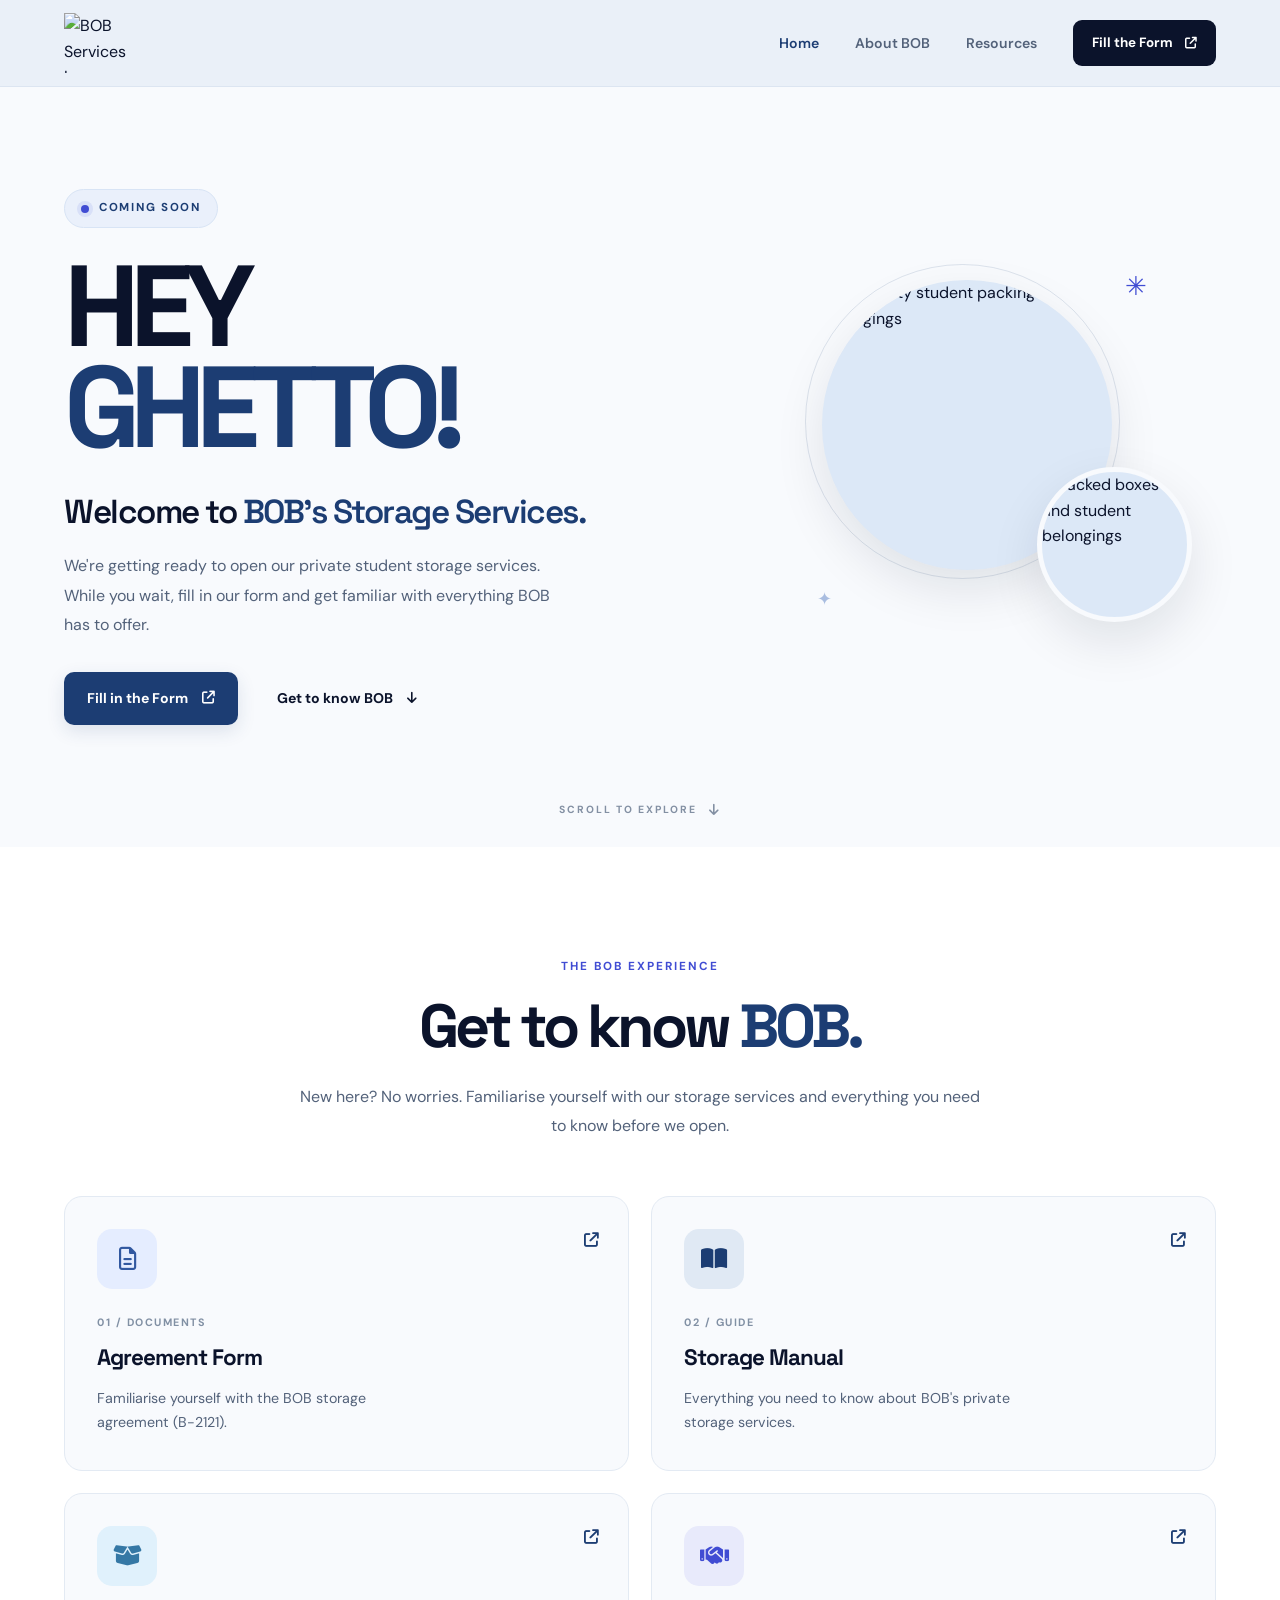
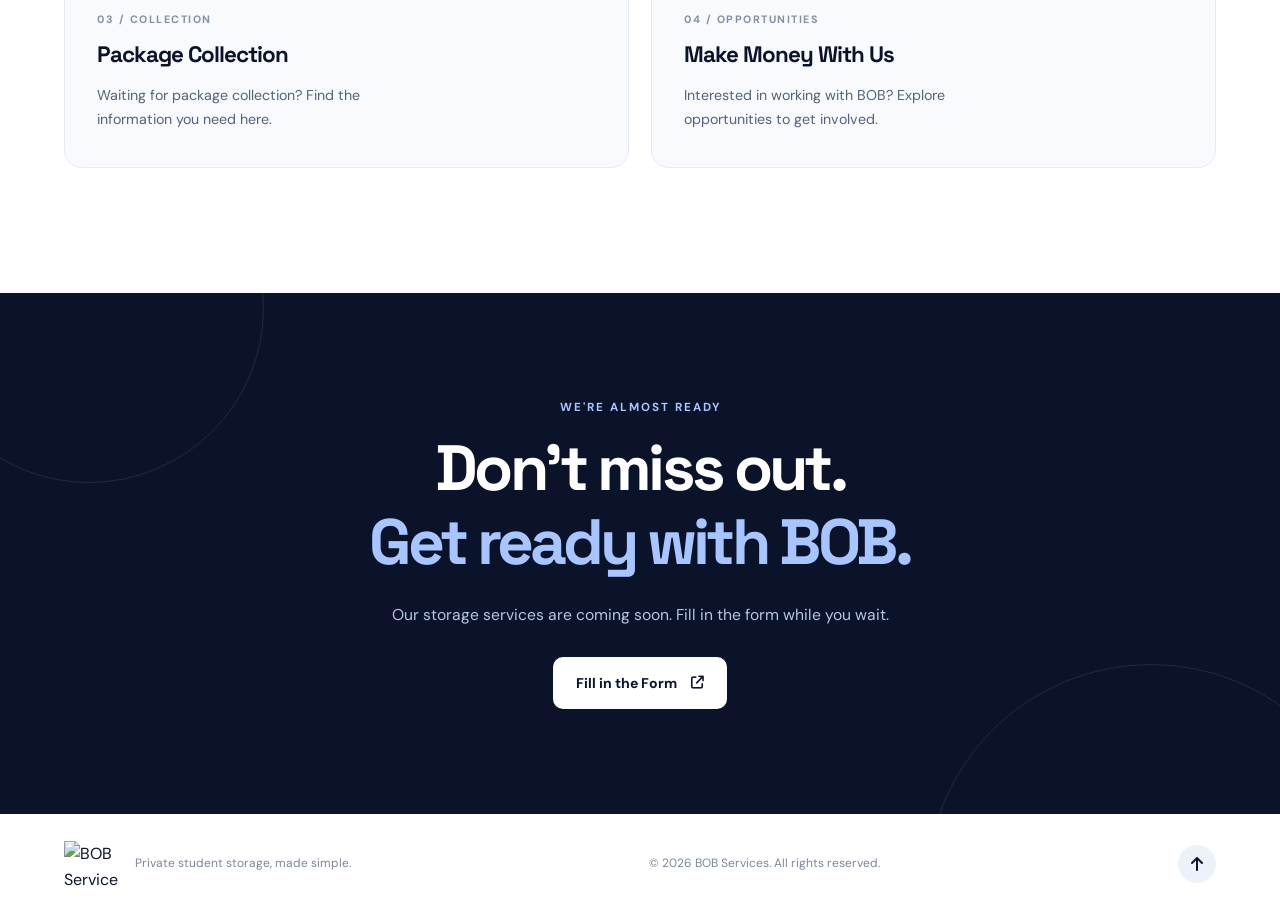
==== index.html @ 1e4460dd "first commit" ====
<!DOCTYPE html>
<html lang="en">
<head>
    <meta charset="UTF-8">
    <meta name="viewport" content="width=device-width, initial-scale=1.0">
    <meta name="theme-color" content="#F8FAFD">

    <title>BOB Storage Services | Coming Soon</title>
    <meta name="description" content="BOB Storage Services is coming soon. Private student storage for University of Limpopo students.">

    <!-- Google Fonts -->
    <link rel="preconnect" href="https://fonts.googleapis.com">
    <link rel="preconnect" href="https://fonts.gstatic.com" crossorigin>
    <link href="https://fonts.googleapis.com/css2?family=DM+Sans:wght@400;500;600;700&family=Space+Grotesk:wght@400;500;600;700&display=swap" rel="stylesheet">

    <!-- Icons -->
    <link rel="stylesheet" href="https://cdnjs.cloudflare.com/ajax/libs/font-awesome/6.7.2/css/all.min.css">

    <!-- CSS -->
    <link rel="stylesheet" href="style.css">

    <!-- JavaScript -->
    <script src="script.js" defer></script>
</head>

<body>

    <!-- NAVIGATION -->
    <header class="site-header" id="header">
        <nav class="navbar container" aria-label="Main navigation">

            <a href="#home" class="brand" aria-label="BOB Storage Services Home">
                <img src="images/bob-logo.png" alt="BOB Services Logo" class="brand-logo">
            </a>

            <button class="menu-toggle" id="menuToggle"
                    aria-label="Open navigation menu"
                    aria-expanded="false"
                    aria-controls="navLinks">
                <span></span>
                <span></span>
                <span></span>
            </button>

            <div class="nav-links" id="navLinks">
                <a href="#home" class="nav-link active">Home</a>
                <a href="about.html" class="nav-link">About BOB</a>
                <a href="#about" class="nav-link">Resources</a>
                <a href="https://forms.google.com/"
                   class="nav-cta form-link"
                   target="_blank"
                   rel="noopener noreferrer">
                    Fill the Form
                    <i class="fa-solid fa-arrow-up-right-from-square"></i>
                </a>
            </div>

        </nav>
    </header>

    <main>

        <!-- HERO SECTION -->
        <section class="hero" id="home">
            <div class="container hero-container">

                <!-- LEFT: TEXT -->
                <div class="hero-content">

                    <div class="coming-soon">
                        <span class="status-dot"></span>
                        COMING SOON
                    </div>

                    <h1 class="hero-title">
                        HEY<br>
                        <span class="hero-highlight">GHETTO!</span>
                    </h1>

                    <h2 class="hero-subtitle">
                        Welcome to <span>BOB's Storage Services.</span>
                    </h2>

                    <p class="hero-description">
                        We're getting ready to open
                        our private student storage services.
                        While you wait, fill in our form and get
                        familiar with everything BOB has to offer.
                    </p>

                    <div class="hero-actions">
                        <a href="https://forms.google.com/"
                           class="btn btn-primary form-link"
                           target="_blank"
                           rel="noopener noreferrer">
                            Fill in the Form
                            <i class="fa-solid fa-arrow-up-right-from-square"></i>
                        </a>

                        <a href="#about" class="btn btn-text">
                            Get to know BOB
                            <i class="fa-solid fa-arrow-down"></i>
                        </a>
                    </div>

                

                </div>

                <!-- RIGHT: OVERLAPPING CIRCULAR IMAGES -->
                <div class="hero-visual" aria-label="Student storage photography">

                    <div class="circle-decoration"></div>

                    <div class="photo-circle photo-circle-large">
                        <img
                            src="images/student-packing.jpg"
                            alt="University student packing belongings"
                            fetchpriority="high">
                    </div>

                    <div class="photo-circle photo-circle-small">
                        <img
                            src="images/storage-boxes.jpg"
                            alt="Packed boxes and student belongings">
                    </div>

                    <span class="visual-sparkle sparkle-one" aria-hidden="true">✳</span>
                    <span class="visual-sparkle sparkle-two" aria-hidden="true">✦</span>

                </div>

            </div>

            <a href="#about" class="scroll-indicator" aria-label="Scroll to learn more">
                <span>SCROLL TO EXPLORE</span>
                <i class="fa-solid fa-arrow-down"></i>
            </a>
        </section>

        <!-- ABOUT / RESOURCES -->
        <section class="about-section" id="about">
            <div class="container">

                <div class="section-heading reveal">
                    <span class="section-eyebrow">THE BOB EXPERIENCE</span>

                    <h2>
                        Get to know <span>BOB.</span>
                    </h2>

                    <p>
                        New here? No worries. Familiarise yourself
                        with our storage services and everything
                        you need to know before we open.
                    </p>
                </div>

                <div class="resources-grid">

                    <!-- AGREEMENT FORM -->
                    <a href="#"
                       class="resource-card reveal resource-link"
                       data-resource="agreement"
                       target="_blank"
                       rel="noopener noreferrer">

                        <div class="resource-icon icon-blue">
                            <i class="fa-regular fa-file-lines"></i>
                        </div>

                        <div class="resource-content">
                            <span class="resource-number">01 / DOCUMENTS</span>
                            <h3>Agreement Form</h3>
                            <p>
                                Familiarise yourself with the
                                BOB storage agreement (B-2121).
                            </p>
                        </div>

                        <span class="resource-arrow">
                            <i class="fa-solid fa-arrow-up-right-from-square"></i>
                        </span>
                    </a>

                    <!-- STORAGE MANUAL -->
                    <a href="#"
                       class="resource-card reveal resource-link"
                       data-resource="manual"
                       target="_blank"
                       rel="noopener noreferrer">

                        <div class="resource-icon icon-navy">
                            <i class="fa-solid fa-book-open"></i>
                        </div>

                        <div class="resource-content">
                            <span class="resource-number">02 / GUIDE</span>
                            <h3>Storage Manual</h3>
                            <p>
                                Everything you need to know about
                                BOB's private storage services.
                            </p>
                        </div>

                        <span class="resource-arrow">
                            <i class="fa-solid fa-arrow-up-right-from-square"></i>
                        </span>
                    </a>

                    <!-- PACKAGE COLLECTION -->
                    <a href="#"
                       class="resource-card reveal resource-link"
                       data-resource="collection"
                       target="_blank"
                       rel="noopener noreferrer">

                        <div class="resource-icon icon-sky">
                            <i class="fa-solid fa-box-open"></i>
                        </div>

                        <div class="resource-content">
                            <span class="resource-number">03 / COLLECTION</span>
                            <h3>Package Collection</h3>
                            <p>
                                Waiting for package collection?
                                Find the information you need here.
                            </p>
                        </div>

                        <span class="resource-arrow">
                            <i class="fa-solid fa-arrow-up-right-from-square"></i>
                        </span>
                    </a>

                    <!-- MAKE MONEY WITH US -->
                    <a href="#"
                       class="resource-card reveal resource-link"
                       data-resource="earn"
                       target="_blank"
                       rel="noopener noreferrer">

                        <div class="resource-icon icon-light">
                            <i class="fa-solid fa-handshake"></i>
                        </div>

                        <div class="resource-content">
                            <span class="resource-number">04 / OPPORTUNITIES</span>
                            <h3>Make Money With Us</h3>
                            <p>
                                Interested in working with BOB?
                                Explore opportunities to get involved.
                            </p>
                        </div>

                        <span class="resource-arrow">
                            <i class="fa-solid fa-arrow-up-right-from-square"></i>
                        </span>
                    </a>

                </div>

            </div>
        </section>

        <!-- BOTTOM CTA -->
        <section class="bottom-cta">
            <div class="container">

                <div class="cta-content reveal">
                    <span class="section-eyebrow">WE'RE ALMOST READY</span>

                    <h2>
                        Don't miss out.<br>
                        <span>Get ready with BOB.</span>
                    </h2>

                    <p>
                        Our storage services are coming soon.
                        Fill in the form while you wait.
                    </p>

                    <a href="https://forms.google.com/"
                       class="btn btn-white form-link"
                       target="_blank"
                       rel="noopener noreferrer">
                        Fill in the Form
                        <i class="fa-solid fa-arrow-up-right-from-square"></i>
                    </a>
                </div>

                <div class="cta-decor decor-one"></div>
                <div class="cta-decor decor-two"></div>

            </div>
        </section>

    </main>

    <!-- FOOTER -->
    <footer class="footer">
        <div class="container footer-inner">

            <div class="footer-brand">
                <img src="images/bob-logo.png" alt="BOB Services Logo">
                <span>Private student storage, made simple.</span>
            </div>

            <p>
                &copy; <span id="currentYear"></span>
                BOB Services. All rights reserved.
            </p>

            <a href="#home" class="back-to-top" aria-label="Back to top">
                <i class="fa-solid fa-arrow-up"></i>
            </a>

        </div>
    </footer>

</body>
</html>
---- style.css ----
/* ==========================================
   BOB STORAGE SERVICES
   Main Stylesheet
========================================== */

:root {
    --navy: #0B132B;
    --blue: #1C3D73;
    --blue-bright: #404CD3;
    --blue-soft: #DCE8F7;
    --background: #F8FAFD;
    --white: #FFFFFF;
    --text: #0B132B;
    --text-muted: #53627A;
    --border: #E3EAF3;

    --font-heading: 'Space Grotesk', sans-serif;
    --font-body: 'DM Sans', sans-serif;

    --radius: 18px;
    --transition: 0.3s ease;
}

/* RESET */

* {
    margin: 0;
    padding: 0;
    box-sizing: border-box;
}

html {
    scroll-behavior: smooth;
    scroll-padding-top: 90px;
}

body {
    font-family: var(--font-body);
    background: var(--background);
    color: var(--text);
    line-height: 1.6;
    overflow-x: hidden;
}

a {
    text-decoration: none;
    color: inherit;
}

button {
    font: inherit;
}

img {
    max-width: 100%;
    display: block;
}

.container {
    width: min(1160px, 90%);
    margin: 0 auto;
}

::selection {
    background: var(--blue-soft);
    color: var(--navy);
}

/* ==========================================
   NAVIGATION
========================================== */


.site-header {
    position: sticky;
    top: 0;
    z-index: 1000;
    background: #EAF0F8;
    border-bottom: 1px solid #DCE5F1;
    transition: var(--transition);
}

.site-header.scrolled {
    background: rgba(234, 240, 248, 0.97);
    backdrop-filter: blur(15px);
    -webkit-backdrop-filter: blur(15px);
    box-shadow: 0 4px 20px rgba(11, 19, 43, 0.05);
}


.navbar {
    min-height: 86px;
    display: flex;
    align-items: center;
    justify-content: space-between;
    gap: 30px;
}

.brand {
    display: flex;
    align-items: center;
    flex-shrink: 0;
}

.brand-logo {
    width: 76px;
    height: 60px;
    object-fit: contain;
}

.nav-links {
    display: flex;
    align-items: center;
    gap: 36px;
}

.nav-link {
    font-size: 0.88rem;
    font-weight: 600;
    color: var(--text-muted);
    transition: color var(--transition);
}

.nav-link:hover,
.nav-link.active {
    color: var(--blue);
}

.nav-cta {
    background: var(--navy);
    color: var(--white);
    padding: 12px 19px;
    border-radius: 9px;
    font-size: 0.84rem;
    font-weight: 700;
    display: inline-flex;
    align-items: center;
    gap: 12px;
    transition: var(--transition);
}

.nav-cta:hover {
    background: var(--blue);
    transform: translateY(-2px);
}

.nav-cta i {
    font-size: 0.75rem;
}

.menu-toggle {
    display: none;
    background: transparent;
    border: 0;
    cursor: pointer;
    padding: 8px;
}

/* ==========================================
   HERO
========================================== */

.hero {
    position: relative;
    min-height: min(760px, calc(100svh - 86px));
    display: flex;
    flex-direction: column;
    justify-content: center;
    overflow: hidden;
}

.hero-container {
    display: grid;
    grid-template-columns: 1.2fr 0.8fr;
    align-items: center;
    gap: 55px;
    padding-top: 55px;
    padding-bottom: 75px;
}

.hero-content {
    position: relative;
    z-index: 2;
    max-width: 650px;
}

.coming-soon {
    display: inline-flex;
    align-items: center;
    gap: 10px;
    background: #EAF0FB;
    color: var(--blue);
    border: 1px solid #D8E4F5;
    border-radius: 100px;
    padding: 9px 16px;
    font-size: 0.72rem;
    font-weight: 700;
    letter-spacing: 1.7px;
    margin-bottom: 28px;
}

.status-dot {
    width: 8px;
    height: 8px;
    border-radius: 50%;
    background: var(--blue-bright);
    box-shadow: 0 0 0 4px rgba(64, 76, 211, 0.1);
}

.hero-title {
    font-family: var(--font-heading);
    font-size: clamp(5rem, 9vw, 8.8rem);
    font-weight: 700;
    line-height: 0.88;
    letter-spacing: -0.085em;
    color: var(--navy);
    margin-bottom: 32px;
}

.hero-highlight {
    color: var(--blue);
}

.hero-subtitle {
    font-family: var(--font-heading);
    font-size: clamp(1.45rem, 2.6vw, 2.1rem);
    font-weight: 600;
    letter-spacing: -0.045em;
    line-height: 1.25;
    margin-bottom: 19px;
}

.hero-subtitle span {
    color: var(--blue);
}

.hero-description {
    font-size: 1rem;
    color: var(--text-muted);
    line-height: 1.85;
    max-width: 490px;
    margin-bottom: 32px;
}

.hero-actions {
    display: flex;
    align-items: center;
    flex-wrap: wrap;
    gap: 16px;
}

.btn {
    display: inline-flex;
    justify-content: center;
    align-items: center;
    gap: 14px;
    padding: 15px 23px;
    border-radius: 10px;
    font-size: 0.88rem;
    font-weight: 700;
    transition: var(--transition);
    white-space: nowrap;
}

.btn i {
    font-size: 0.8rem;
}

.btn-primary {
    background: var(--blue);
    color: var(--white);
    box-shadow: 0 6px 18px rgba(28, 61, 115, 0.13);
}

.btn-primary:hover {
    background: var(--navy);
    transform: translateY(-3px);
    box-shadow: 0 10px 24px rgba(28, 61, 115, 0.2);
}

.btn-text {
    color: var(--navy);
}

.btn-text:hover {
    color: var(--blue-bright);
}

.btn-text i {
    transition: transform var(--transition);
}

.btn-text:hover i {
    transform: translateY(4px);
}

.hero-location {
    display: flex;
    align-items: center;
    gap: 9px;
    margin-top: 40px;
    color: #7A8799;
    font-size: 0.78rem;
    font-weight: 500;
}

.hero-location i {
    color: var(--blue);
}

/* ==========================================
   OVERLAPPING CIRCULAR PHOTOGRAPHS
========================================== */

.hero-visual {
    position: relative;
    width: 100%;
    max-width: 390px;
    height: 390px;
    margin: 0 auto;
}

.photo-circle {
    position: absolute;
    border-radius: 50%;
    overflow: hidden;
    background: var(--blue-soft);
    box-shadow: 0 20px 50px rgba(11, 19, 43, 0.10);
}

.photo-circle img {
    width: 100%;
    height: 100%;
    object-fit: cover;
    transition: transform 0.6s ease;
}

.photo-circle:hover img {
    transform: scale(1.07);
}

/* Large circle: upper left */

.photo-circle-large {
    width: 290px;
    height: 290px;
    top: 18px;
    left: 20px;
    z-index: 1;
}

/* Small circle: overlaps lower-right edge */

.photo-circle-small {
    width: 155px;
    height: 155px;
    top: 205px;
    right: 0;
    z-index: 2;
    border: 5px solid var(--background);
}

/* Subtle decorative accent */

.circle-decoration {
    position: absolute;
    width: 315px;
    height: 315px;
    border: 1px solid rgba(28, 61, 115, 0.13);
    border-radius: 50%;
    top: 2px;
    left: 3px;
    z-index: 0;
}

.visual-sparkle {
    position: absolute;
    color: var(--blue-bright);
    pointer-events: none;
}

.sparkle-one {
    top: 4px;
    right: 45px;
    font-size: 26px;
}

.sparkle-two {
    bottom: 38px;
    left: 15px;
    font-size: 18px;
    color: #A9BDE0;
}

/* Scroll indicator */

.scroll-indicator {
    position: absolute;
    bottom: 28px;
    left: 50%;
    transform: translateX(-50%);
    display: flex;
    align-items: center;
    gap: 12px;
    font-size: 0.65rem;
    font-weight: 700;
    letter-spacing: 2px;
    color: #8390A3;
}

.scroll-indicator i {
    font-size: 0.8rem;
    animation: scrollBounce 2s infinite;
}

@keyframes scrollBounce {
    0%, 100% { transform: translateY(0); }
    50% { transform: translateY(5px); }
}

/* ==========================================
   ABOUT / RESOURCES
========================================== */

.about-section {
    padding: 105px 0 125px;
    background: var(--white);
}

.section-heading {
    text-align: center;
    max-width: 680px;
    margin: 0 auto 55px;
}

.section-eyebrow {
    display: inline-block;
    font-size: 0.73rem;
    font-weight: 700;
    letter-spacing: 2px;
    color: var(--blue-bright);
    margin-bottom: 16px;
}

.section-heading h2 {
    font-family: var(--font-heading);
    font-size: clamp(2.4rem, 5vw, 3.8rem);
    line-height: 1.15;
    letter-spacing: -0.065em;
    margin-bottom: 20px;
}

.section-heading h2 span {
    color: var(--blue);
}

.section-heading p {
    color: var(--text-muted);
    font-size: 1rem;
    line-height: 1.85;
}

.resources-grid {
    display: grid;
    grid-template-columns: repeat(2, minmax(0, 1fr));
    gap: 22px;
}

.resource-card {
    position: relative;
    display: flex;
    flex-direction: column;
    align-items: flex-start;
    min-height: 275px;
    background: var(--background);
    border: 1px solid var(--border);
    border-radius: var(--radius);
    padding: 32px;
    transition: var(--transition);
}

.resource-card:hover {
    background: var(--white);
    border-color: #B9CDE8;
    transform: translateY(-6px);
    box-shadow: 0 16px 40px rgba(11, 19, 43, 0.07);
}

.resource-icon {
    width: 60px;
    height: 60px;
    display: flex;
    justify-content: center;
    align-items: center;
    border-radius: 15px;
    margin-bottom: 25px;
    font-size: 1.45rem;
}

.icon-blue {
    background: #E5EDFF;
    color: #3158A0;
}

.icon-navy {
    background: #E0E9F4;
    color: #1C3D73;
}

.icon-sky {
    background: #E0F1FC;
    color: #3578A5;
}

.icon-light {
    background: #E8EAFB;
    color: #404CD3;
}

.resource-number {
    display: block;
    color: #8190A4;
    font-size: 0.67rem;
    font-weight: 700;
    letter-spacing: 1.5px;
    margin-bottom: 9px;
}

.resource-content h3 {
    font-family: var(--font-heading);
    font-size: 1.4rem;
    font-weight: 700;
    letter-spacing: -0.045em;
    margin-bottom: 10px;
}

.resource-content p {
    color: var(--text-muted);
    font-size: 0.89rem;
    line-height: 1.7;
    max-width: 340px;
}

.resource-arrow {
    position: absolute;
    right: 30px;
    top: 32px;
    color: var(--blue);
    font-size: 0.9rem;
    transition: transform var(--transition);
}

.resource-card:hover .resource-arrow {
    transform: translate(3px, -3px);
}

/* ==========================================
   BOTTOM CALL TO ACTION
========================================== */

.bottom-cta {
    position: relative;
    overflow: hidden;
    background: var(--navy);
    color: var(--white);
}

.bottom-cta .container {
    position: relative;
    padding-top: 100px;
    padding-bottom: 105px;
}

.cta-content {
    position: relative;
    z-index: 2;
    text-align: center;
    max-width: 700px;
    margin: 0 auto;
}

.cta-content .section-eyebrow {
    color: #A9C5FF;
}

.cta-content h2 {
    font-family: var(--font-heading);
    font-size: clamp(2.6rem, 5vw, 4.4rem);
    line-height: 1.15;
    letter-spacing: -0.06em;
    margin-bottom: 22px;
}

.cta-content h2 span {
    color: #A9C5FF;
}

.cta-content p {
    color: #B9C6DD;
    font-size: 0.98rem;
    margin-bottom: 30px;
}

.btn-white {
    background: var(--white);
    color: var(--navy);
}

.btn-white:hover {
    background: var(--blue-soft);
    transform: translateY(-3px);
}

.cta-decor {
    position: absolute;
    border: 1px solid rgba(255,255,255,0.09);
    border-radius: 50%;
    pointer-events: none;
}

.decor-one {
    width: 350px;
    height: 350px;
    top: -160px;
    left: -150px;
}

.decor-two {
    width: 450px;
    height: 450px;
    bottom: -300px;
    right: -160px;
}

/* ==========================================
   FOOTER
========================================== */

.footer {
    background: var(--white);
    padding: 27px 0;
}

.footer-inner {
    display: flex;
    align-items: center;
    justify-content: space-between;
    gap: 20px;
}

.footer-brand {
    display: flex;
    align-items: center;
    gap: 16px;
}

.footer-brand img {
    width: 55px;
    height: 45px;
    object-fit: contain;
}

.footer-brand span,
.footer-inner p {
    color: #7B8799;
    font-size: 0.75rem;
}

.back-to-top {
    width: 38px;
    height: 38px;
    display: flex;
    align-items: center;
    justify-content: center;
    background: #EDF2FA;
    color: var(--navy);
    border-radius: 50%;
    transition: var(--transition);
}

.back-to-top:hover {
    background: var(--navy);
    color: var(--white);
}

/* ==========================================
   SCROLL REVEAL
========================================== */

.reveal {
    opacity: 0;
    transform: translateY(25px);
    transition:
        opacity 0.65s ease,
        transform 0.65s ease;
}

.reveal.visible {
    opacity: 1;
    transform: translateY(0);
}

/* ==========================================
   TABLET
========================================== */

@media (max-width: 1000px) {

    .hero-container {
        grid-template-columns: 1.15fr 0.85fr;
        gap: 20px;
    }

    .hero-title {
        font-size: clamp(4.5rem, 9vw, 7rem);
    }

    .hero-visual {
        max-width: 320px;
        height: 330px;
    }

    .photo-circle-large {
        width: 245px;
        height: 245px;
        left: 10px;
    }

    .photo-circle-small {
        width: 135px;
        height: 135px;
        top: 185px;
    }

    .circle-decoration {
        width: 265px;
        height: 265px;
        left: 0;
    }
}

/* ==========================================
   MOBILE
========================================== */

@media (max-width: 768px) {

    .navbar {
        min-height: 72px;
    }

    .brand-logo {
        width: 65px;
        height: 52px;
    }

    .menu-toggle {
        display: flex;
        flex-direction: column;
        justify-content: center;
        gap: 5px;
        z-index: 1002;
    }

    .menu-toggle span {
        width: 24px;
        height: 2px;
        background: var(--navy);
        border-radius: 2px;
        transition: var(--transition);
    }

    .menu-toggle.open span:nth-child(1) {
        transform: translateY(7px) rotate(45deg);
    }

    .menu-toggle.open span:nth-child(2) {
        opacity: 0;
    }

    .menu-toggle.open span:nth-child(3) {
        transform: translateY(-7px) rotate(-45deg);
    }

    .nav-links {
        position: absolute;
        top: 72px;
        left: 0;
        right: 0;
        background: var(--background);
        border-bottom: 1px solid var(--border);
        padding: 24px 5% 30px;
        display: none;
        flex-direction: column;
        align-items: stretch;
        gap: 22px;
        box-shadow: 0 20px 35px rgba(11,19,43,0.06);
    }

    .nav-links.open {
        display: flex;
    }

    .nav-cta {
        justify-content: center;
    }

    .hero {
        min-height: auto;
    }

    .hero-container {
        grid-template-columns: 1fr;
        gap: 15px;
        padding-top: 55px;
        padding-bottom: 70px;
    }

    .hero-content {
        max-width: 100%;
    }

    .hero-title {
        font-size: clamp(4.8rem, 15vw, 7.5rem);
        margin-bottom: 25px;
    }

    .hero-subtitle {
        font-size: clamp(1.45rem, 5vw, 1.9rem);
    }

    .hero-description {
        font-size: 0.95rem;
    }

    .hero-visual {
        width: 300px;
        max-width: 100%;
        height: 300px;
        margin: 30px auto 0;
    }

    .photo-circle-large {
        width: 220px;
        height: 220px;
        left: 10px;
        top: 5px;
    }

    .photo-circle-small {
        width: 120px;
        height: 120px;
        top: 165px;
        right: 0;
    }

    .circle-decoration {
        width: 240px;
        height: 240px;
        top: -5px;
        left: 0;
    }

    .scroll-indicator {
        display: none;
    }

    .about-section {
        padding: 75px 0 85px;
    }

    .resources-grid {
        grid-template-columns: 1fr;
        gap: 16px;
    }

    .resource-card {
        min-height: 245px;
        padding: 26px;
    }

    .bottom-cta .container {
        padding-top: 80px;
        padding-bottom: 85px;
    }

    .footer-inner {
        flex-wrap: wrap;
    }
}

/* ==========================================
   SMALL PHONES
========================================== */

@media (max-width: 420px) {

    .hero-title {
        font-size: clamp(4rem, 16vw, 5rem);
    }

    .hero-actions {
        align-items: flex-start;
        gap: 12px;
    }

    .btn {
        padding: 14px 18px;
        font-size: 0.8rem;
    }

    .hero-location {
        font-size: 0.72rem;
    }

    .hero-visual {
        width: 265px;
        height: 270px;
    }

    .photo-circle-large {
        width: 200px;
        height: 200px;
    }

    .photo-circle-small {
        width: 110px;
        height: 110px;
        top: 150px;
    }

    .circle-decoration {
        width: 215px;
        height: 215px;
    }

    .section-heading h2 {
        font-size: 2.4rem;
    }

    .footer-brand span {
        display: none;
    }
}

/* ACCESSIBILITY */

:focus-visible {
    outline: 3px solid var(--blue-bright);
    outline-offset: 4px;
}

@media (prefers-reduced-motion: reduce) {
    *,
    *::before,
    *::after {
        scroll-behavior: auto !important;
        animation-duration: 0.01ms !important;
        transition-duration: 0.01ms !important;
    }

    .reveal {
        opacity: 1;
        transform: none;
    }
}
@media (max-width: 768px) {
    .nav-links {
        background: #EAF0F8;
    }
}

/* ==========================================
   ABOUT PAGE
========================================== */

/* ABOUT HERO */

.about-hero {
    background: var(--background);
    padding: 85px 0 100px;
    overflow: hidden;
}

.about-hero-grid {
    display: grid;
    grid-template-columns: 1.1fr 0.9fr;
    align-items: center;
    gap: 65px;
}

.about-hero-content h1 {
    font-family: var(--font-heading);
    font-size: clamp(3.5rem, 6vw, 5.8rem);
    font-weight: 700;
    line-height: 1.03;
    letter-spacing: -0.075em;
    margin: 15px 0 22px;
}

.about-hero-content h1 span {
    color: var(--blue);
}

.about-hero-content h2 {
    font-family: var(--font-heading);
    font-size: clamp(1.3rem, 2.5vw, 1.8rem);
    letter-spacing: -0.045em;
    margin-bottom: 20px;
}

.about-hero-content p {
    max-width: 490px;
    font-size: 1rem;
    line-height: 1.85;
    color: var(--text-muted);
}

.about-explore {
    display: inline-flex;
    align-items: center;
    gap: 12px;
    color: var(--blue);
    font-size: 0.88rem;
    font-weight: 700;
    margin-top: 25px;
}

.about-explore i {
    transition: transform 0.3s ease;
}

.about-explore:hover i {
    transform: translateY(5px);
}

/* ABOUT HERO CIRCLES */

.about-hero-visual {
    position: relative;
    width: 100%;
    max-width: 420px;
    height: 380px;
    margin: 0 auto;
}

.about-blue-circle {
    position: absolute;
    width: 200px;
    height: 200px;
    border-radius: 50%;
    background: #3C8CE8;
    top: 0;
    left: 30px;
}

.about-photo-large,
.about-photo-small {
    position: absolute;
    border-radius: 50%;
    overflow: hidden;
    box-shadow: 0 18px 45px rgba(11, 19, 43, 0.13);
}

.about-photo-large {
    width: 300px;
    height: 300px;
    top: 35px;
    right: 15px;
    z-index: 2;
}

.about-photo-small {
    width: 150px;
    height: 150px;
    right: 0;
    bottom: 0;
    z-index: 3;
    border: 5px solid var(--background);
}

.about-photo-large img,
.about-photo-small img {
    width: 100%;
    height: 100%;
    object-fit: cover;
}

.about-sparkle {
    position: absolute;
    bottom: 20px;
    left: 60px;
    color: var(--blue-bright);
    font-size: 30px;
}

/* ==========================================
   OUR STORY
========================================== */

.our-story-section {
    padding: 95px 0 55px;
    background: var(--white);
}

.story-grid {
    display: grid;
    grid-template-columns: 1.4fr 0.6fr;
    align-items: center;
    gap: 80px;
}

.story-content h2 {
    font-family: var(--font-heading);
    font-size: clamp(2.4rem, 4vw, 3.6rem);
    line-height: 1.15;
    letter-spacing: -0.06em;
    margin: 14px 0 24px;
}

.story-content h2 span {
    color: var(--blue);
}

.story-content p {
    max-width: 660px;
    color: var(--text-muted);
    line-height: 1.85;
    margin-bottom: 16px;
    font-size: 0.97rem;
}

.story-stats {
    display: flex;
    flex-direction: column;
    gap: 15px;
}

.stat-card {
    display: flex;
    align-items: center;
    gap: 18px;
    background: var(--background);
    border: 1px solid var(--border);
    border-radius: 17px;
    padding: 24px;
}

.stat-icon {
    width: 52px;
    height: 52px;
    flex-shrink: 0;
    border-radius: 14px;
    background: #E5EDFA;
    color: var(--blue);
    display: flex;
    justify-content: center;
    align-items: center;
    font-size: 1.3rem;
}

.stat-icon-green {
    background: #E1F2E6;
    color: #23834C;
}

.stat-card strong {
    display: block;
    font-family: var(--font-heading);
    font-size: 2rem;
    font-weight: 700;
    color: var(--blue);
    line-height: 1.2;
    letter-spacing: -0.06em;
}

.stat-card span {
    display: block;
    color: var(--text-muted);
    font-size: 0.82rem;
    margin-top: 4px;
}

/* ==========================================
   GALLERY
========================================== */

.about-gallery-section {
    background: var(--white);
    padding: 65px 0 95px;
}

.gallery-heading {
    margin-bottom: 30px;
}

.gallery-heading h2 {
    font-family: var(--font-heading);
    font-size: clamp(2rem, 3.5vw, 3rem);
    letter-spacing: -0.055em;
    margin: 8px 0 8px;
}

.gallery-heading p {
    color: var(--text-muted);
    font-size: 0.95rem;
}

.about-gallery {
    display: grid;
    grid-template-columns: repeat(4, minmax(0, 1fr));
    gap: 18px;
}

.gallery-photo {
    position: relative;
    height: 255px;
    overflow: hidden;
    border-radius: 17px;
    background: var(--blue-soft);
}

.gallery-photo img {
    width: 100%;
    height: 100%;
    object-fit: cover;
    transition: transform 0.5s ease;
}

.gallery-photo:hover img {
    transform: scale(1.07);
}

.gallery-photo figcaption {
    position: absolute;
    bottom: 0;
    left: 0;
    right: 0;
    color: white;
    font-size: 0.8rem;
    font-weight: 600;
    padding: 35px 15px 15px;
    background: linear-gradient(
        transparent,
        rgba(11, 19, 43, 0.75)
    );
}

/* ==========================================
   GREEN QUALITY SEALS
========================================== */

.quality-section {
    padding: 85px 0 95px;
    background: #F1F6FB;
}

.quality-heading {
    text-align: center;
    margin-bottom: 48px;
}

.quality-heading h2 {
    font-family: var(--font-heading);
    font-size: clamp(2rem, 3.5vw, 3rem);
    letter-spacing: -0.055em;
    margin-top: 10px;
}

.quality-seals {
    display: flex;
    justify-content: center;
    align-items: center;
    flex-wrap: wrap;
    gap: clamp(30px, 6vw, 85px);
}

.quality-seal {
    width: 175px;
    height: 175px;
    padding: 7px;
    border: 3px solid #277A46;
    border-radius: 50%;
    background: #E0F1E5;
    color: #176335;
    box-shadow: 0 7px 18px rgba(23, 99, 53, 0.07);
    transform: rotate(-5deg);
}

.quality-seal:nth-child(2) {
    transform: rotate(4deg);
}

.quality-seal:nth-child(3) {
    transform: rotate(-3deg);
}

.seal-inner {
    width: 100%;
    height: 100%;
    border: 1.5px dashed #277A46;
    border-radius: 50%;
    display: flex;
    flex-direction: column;
    justify-content: center;
    align-items: center;
    text-align: center;
}

.seal-stars {
    font-size: 0.65rem;
    letter-spacing: 4px;
    margin-bottom: 7px;
}

.seal-inner > i {
    font-size: 2.5rem;
    margin-bottom: 9px;
}

.seal-inner strong {
    font-family: var(--font-heading);
    font-size: 0.9rem;
    font-weight: 700;
    line-height: 1.15;
}

.seal-inner > span {
    font-family: var(--font-heading);
    font-size: 0.85rem;
    font-weight: 700;
    line-height: 1.2;
}

.seal-bottom {
    font-size: 0.6rem;
    font-weight: 700;
    letter-spacing: 2px;
    margin-top: 7px;
}

/* ==========================================
   MORE SERVICES
========================================== */

.more-services-section {
    padding: 105px 0 115px;
    background: var(--white);
}

.services-heading {
    text-align: center;
    max-width: 690px;
    margin: 0 auto 45px;
}

.services-heading h2 {
    font-family: var(--font-heading);
    font-size: clamp(2.4rem, 4.5vw, 3.7rem);
    line-height: 1.16;
    letter-spacing: -0.065em;
    margin: 12px 0 20px;
}

.services-heading h2 span {
    color: var(--blue);
}

.services-heading p {
    color: var(--text-muted);
    line-height: 1.8;
}

.about-services-grid {
    display: grid;
    grid-template-columns: repeat(2, minmax(0, 1fr));
    gap: 25px;
    max-width: 950px;
    margin: 0 auto;
    align-items: stretch;
}

.about-service-card {
    display: flex;
    flex-direction: column;
    background: var(--background);
    border: 1px solid var(--border);
    border-radius: 20px;
    padding: 34px;
    min-height: 440px;
}

.service-card-top {
    display: flex;
    align-items: center;
    gap: 16px;
}

.about-service-icon {
    display: flex;
    align-items: center;
    justify-content: center;
    width: 60px;
    height: 60px;
    flex-shrink: 0;
    background: #E5EDFA;
    color: var(--blue);
    border-radius: 15px;
    font-size: 1.5rem;
}

.service-card-top h3 {
    font-family: var(--font-heading);
    font-size: 1.3rem;
    letter-spacing: -0.045em;
    line-height: 1.3;
}

.service-card-top p {
    color: var(--text-muted);
    font-size: 0.83rem;
    margin-top: 4px;
}

.service-divider {
    height: 1px;
    background: var(--border);
    margin: 24px 0;
}

.about-service-card h4 {
    font-family: var(--font-heading);
    font-size: 0.95rem;
    margin-bottom: 13px;
}

.service-list {
    list-style: none;
    display: flex;
    flex-direction: column;
    gap: 11px;
    margin-bottom: 22px;
}

.service-list li {
    display: flex;
    align-items: center;
    gap: 11px;
    color: var(--text-muted);
    font-size: 0.9rem;
}

.service-list li i {
    color: var(--blue);
    font-size: 0.95rem;
}

.service-whatsapp-btn {
    display: inline-flex;
    justify-content: center;
    align-items: center;
    gap: 12px;
    width: 100%;
    margin-top: auto;
    padding: 15px 20px;
    border-radius: 10px;
    background: var(--blue);
    color: var(--white);
    font-weight: 700;
    font-size: 0.88rem;
    transition: var(--transition);
}

.service-whatsapp-btn:hover {
    background: var(--navy);
    transform: translateY(-2px);
}

.service-coming-soon {
    display: inline-block;
    padding: 5px 10px;
    border-radius: 50px;
    background: #E3EBF9;
    color: var(--blue);
    font-size: 0.65rem;
    font-weight: 700;
    letter-spacing: 0.5px;
    margin-bottom: 8px;
}

.financial-description {
    color: var(--text-muted);
    line-height: 1.85;
    font-size: 0.92rem;
    margin-bottom: 18px;
}

.coming-soon-button {
    display: flex;
    justify-content: center;
    align-items: center;
    gap: 10px;
    margin-top: auto;
    background: #E3EBF5;
    color: var(--blue);
    padding: 15px 20px;
    border-radius: 10px;
    font-size: 0.88rem;
    font-weight: 700;
}

/* ==========================================
   CONTACT SECTION
========================================== */

.about-contact-section {
    padding: 0 0 105px;
    background: var(--white);
}

.about-contact-card {
    position: relative;
    overflow: hidden;
    display: grid;
    grid-template-columns: 0.65fr 1.35fr;
    align-items: center;
    gap: 35px;
    background: var(--navy);
    border-radius: 26px;
    padding: 65px 70px;
    color: var(--white);
}

.contact-illustration {
    position: relative;
    z-index: 2;
    display: flex;
    align-items: center;
    justify-content: center;
}

.contact-circle {
    display: flex;
    align-items: center;
    justify-content: center;
    width: 170px;
    height: 170px;
    background: #1C3D73;
    border: 1px solid rgba(255,255,255,0.2);
    border-radius: 50%;
    transform: rotate(-10deg);
}

.contact-circle i {
    font-size: 6rem;
    color: #FFFFFF;
}

.contact-content {
    position: relative;
    z-index: 2;
}

.contact-eyebrow {
    color: #A9C5FF;
    font-size: 0.72rem;
    font-weight: 700;
    letter-spacing: 1.8px;
}

.contact-content h2 {
    font-family: var(--font-heading);
    font-size: clamp(2rem, 3.5vw, 3.1rem);
    letter-spacing: -0.06em;
    margin: 12px 0 15px;
}

.contact-content p {
    max-width: 500px;
    color: #C3D0E4;
    line-height: 1.8;
    font-size: 0.95rem;
    margin-bottom: 25px;
}

.contact-whatsapp-btn {
    display: inline-flex;
    align-items: center;
    justify-content: center;
    gap: 12px;
    background: var(--white);
    color: var(--navy);
    border-radius: 10px;
    padding: 15px 22px;
    font-size: 0.88rem;
    font-weight: 700;
    transition: var(--transition);
}

.contact-whatsapp-btn:hover {
    background: var(--blue-soft);
    transform: translateY(-3px);
}

.contact-whatsapp-btn .fa-whatsapp {
    font-size: 1.1rem;
}

.contact-decor {
    position: absolute;
    border-radius: 50%;
    pointer-events: none;
}

.contact-decor-one {
    width: 230px;
    height: 230px;
    background: #24559A;
    top: -150px;
    left: -100px;
}

.contact-decor-two {
    width: 200px;
    height: 200px;
    background: #1B4584;
    bottom: -140px;
    right: -70px;
}

/* ==========================================
   ABOUT PAGE RESPONSIVE
========================================== */

@media (max-width: 950px) {

    .about-hero-grid {
        gap: 25px;
    }

    .about-hero-visual {
        max-width: 330px;
        height: 320px;
    }

    .about-photo-large {
        width: 255px;
        height: 255px;
    }

    .about-photo-small {
        width: 130px;
        height: 130px;
    }

    .about-blue-circle {
        width: 165px;
        height: 165px;
    }

    .story-grid {
        gap: 35px;
    }

    .about-gallery {
        grid-template-columns: repeat(2, 1fr);
    }

    .about-contact-card {
        padding: 50px 40px;
    }
}

@media (max-width: 768px) {

    .about-hero {
        padding: 65px 0 75px;
    }

    .about-hero-grid {
        grid-template-columns: 1fr;
        gap: 45px;
    }

    .about-hero-content h1 {
        font-size: clamp(3.7rem, 12vw, 5rem);
    }

    .about-hero-visual {
        max-width: 330px;
        height: 320px;
    }

    .story-grid {
        grid-template-columns: 1fr;
    }

    .our-story-section {
        padding: 75px 0 35px;
    }

    .story-stats {
        display: grid;
        grid-template-columns: repeat(2, 1fr);
    }

    .stat-card {
        padding: 18px;
    }

    .stat-card:last-child {
        grid-column: 1 / -1;
    }

    .about-gallery-section {
        padding: 55px 0 75px;
    }

    .gallery-photo {
        height: 220px;
    }

    .quality-section {
        padding: 75px 0;
    }

    .quality-seals {
        gap: 20px;
    }

    .quality-seal {
        width: 145px;
        height: 145px;
    }

    .seal-inner > i {
        font-size: 2rem;
    }

    .seal-inner strong,
    .seal-inner > span {
        font-size: 0.75rem;
    }

    .more-services-section {
        padding: 80px 0;
    }

    .about-services-grid {
        grid-template-columns: 1fr;
        max-width: 500px;
    }

    .about-service-card {
        min-height: 0;
    }

    .service-whatsapp-btn,
    .coming-soon-button {
        margin-top: 25px;
    }

    .about-contact-section {
        padding-bottom: 75px;
    }

    .about-contact-card {
        grid-template-columns: 1fr;
        text-align: center;
        gap: 25px;
        padding: 45px 25px;
    }

    .contact-circle {
        width: 110px;
        height: 110px;
    }

    .contact-circle i {
        font-size: 4rem;
    }

    .contact-content p {
        margin-left: auto;
        margin-right: auto;
    }
}

@media (max-width: 480px) {

    .about-hero-content h1 {
        font-size: 3.7rem;
    }

    .story-stats {
        grid-template-columns: 1fr;
    }

    .stat-card:last-child {
        grid-column: auto;
    }

    .about-gallery {
        gap: 10px;
    }

    .gallery-photo {
        height: 175px;
        border-radius: 12px;
    }

    .gallery-photo figcaption {
        font-size: 0.7rem;
        padding: 25px 10px 10px;
    }

    .quality-seal {
        width: 135px;
        height: 135px;
    }

    .quality-seals {
        gap: 15px;
    }

    .about-service-card {
        padding: 25px;
    }

    .service-card-top h3 {
        font-size: 1.15rem;
    }
}

/* Keep the quality seals visible when scroll reveal activates */
.quality-seal.reveal.visible {
    opacity: 1;
    transform: rotate(-5deg);
}

.quality-seal:nth-child(2).reveal.visible {
    transform: rotate(4deg);
}

.quality-seal:nth-child(3).reveal.visible {
    transform: rotate(-3deg);
}
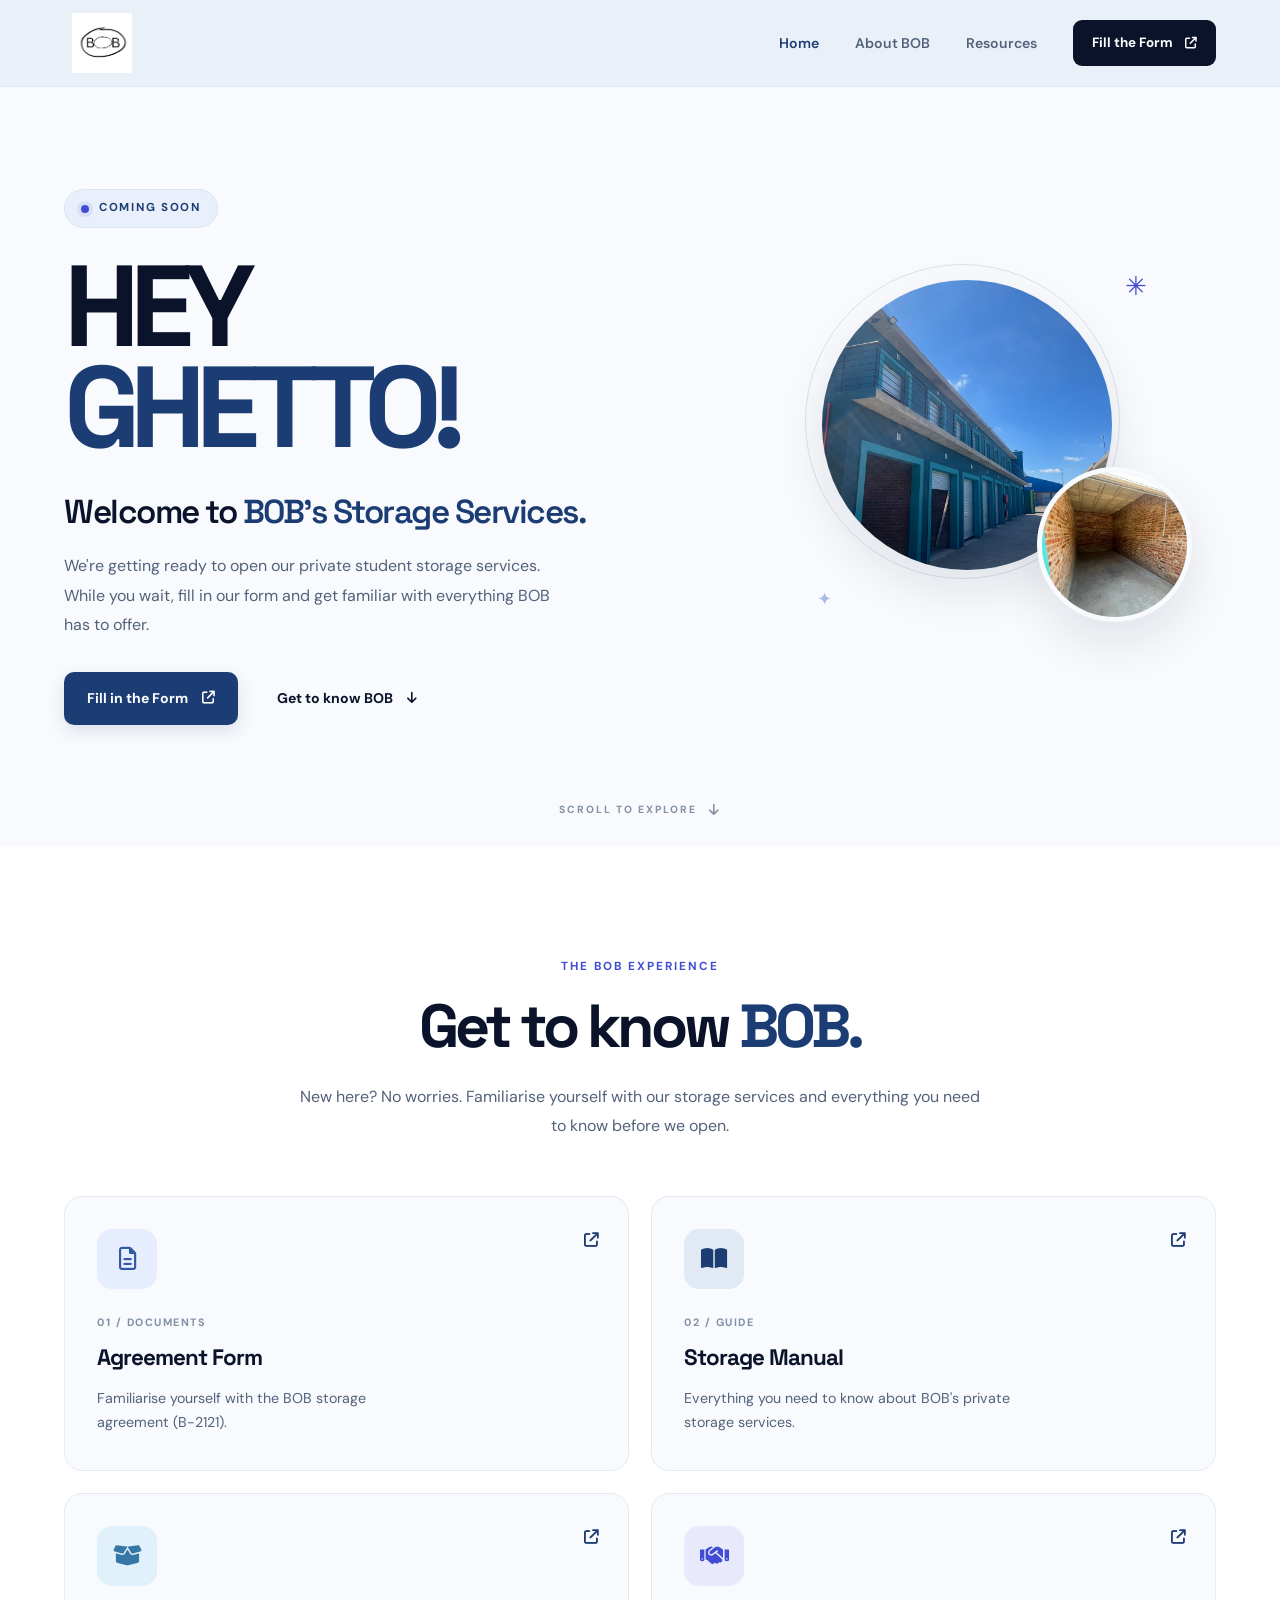
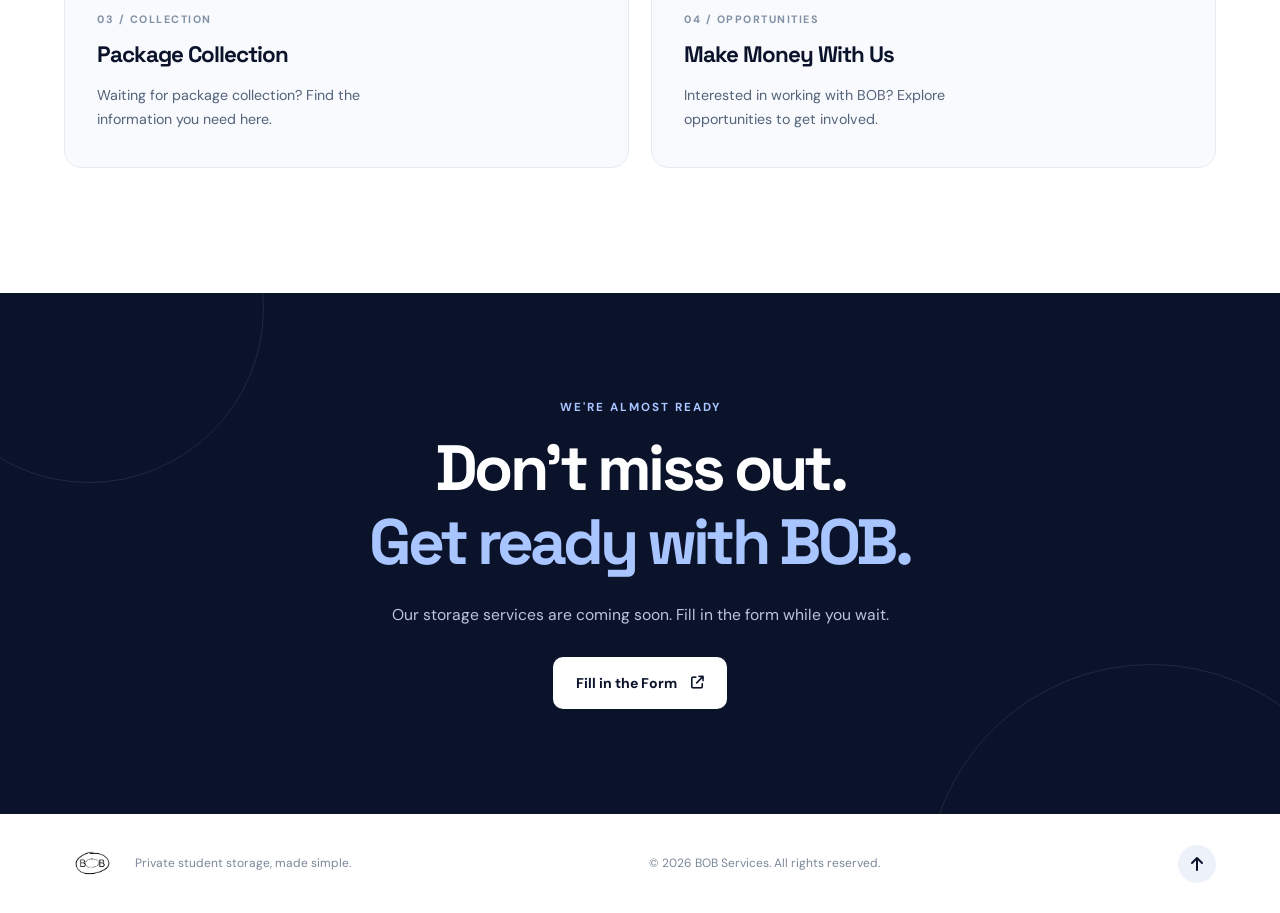
==== commit 169a0fb5: "Pictures added" ====
--- a/index.html
+++ b/index.html
@@ -31,7 +31,7 @@
         <nav class="navbar container" aria-label="Main navigation">
 
             <a href="#home" class="brand" aria-label="BOB Storage Services Home">
-                <img src="images/bob-logo.png" alt="BOB Services Logo" class="brand-logo">
+                <img src="images/logo.jpeg" alt="BOB Services Logo" class="brand-logo">
             </a>
 
             <button class="menu-toggle" id="menuToggle"
@@ -115,14 +115,14 @@
 
                     <div class="photo-circle photo-circle-large">
                         <img
-                            src="images/student-packing.jpg"
+                            src="images/pic1.jpeg"
                             alt="University student packing belongings"
                             fetchpriority="high">
                     </div>
 
                     <div class="photo-circle photo-circle-small">
                         <img
-                            src="images/storage-boxes.jpg"
+                            src="images/pic2.jpeg"
                             alt="Packed boxes and student belongings">
                     </div>
 
@@ -303,7 +303,7 @@
         <div class="container footer-inner">
 
             <div class="footer-brand">
-                <img src="images/bob-logo.png" alt="BOB Services Logo">
+                <img src="images/logo.jpeg" alt="BOB Services Logo">
                 <span>Private student storage, made simple.</span>
             </div>
 
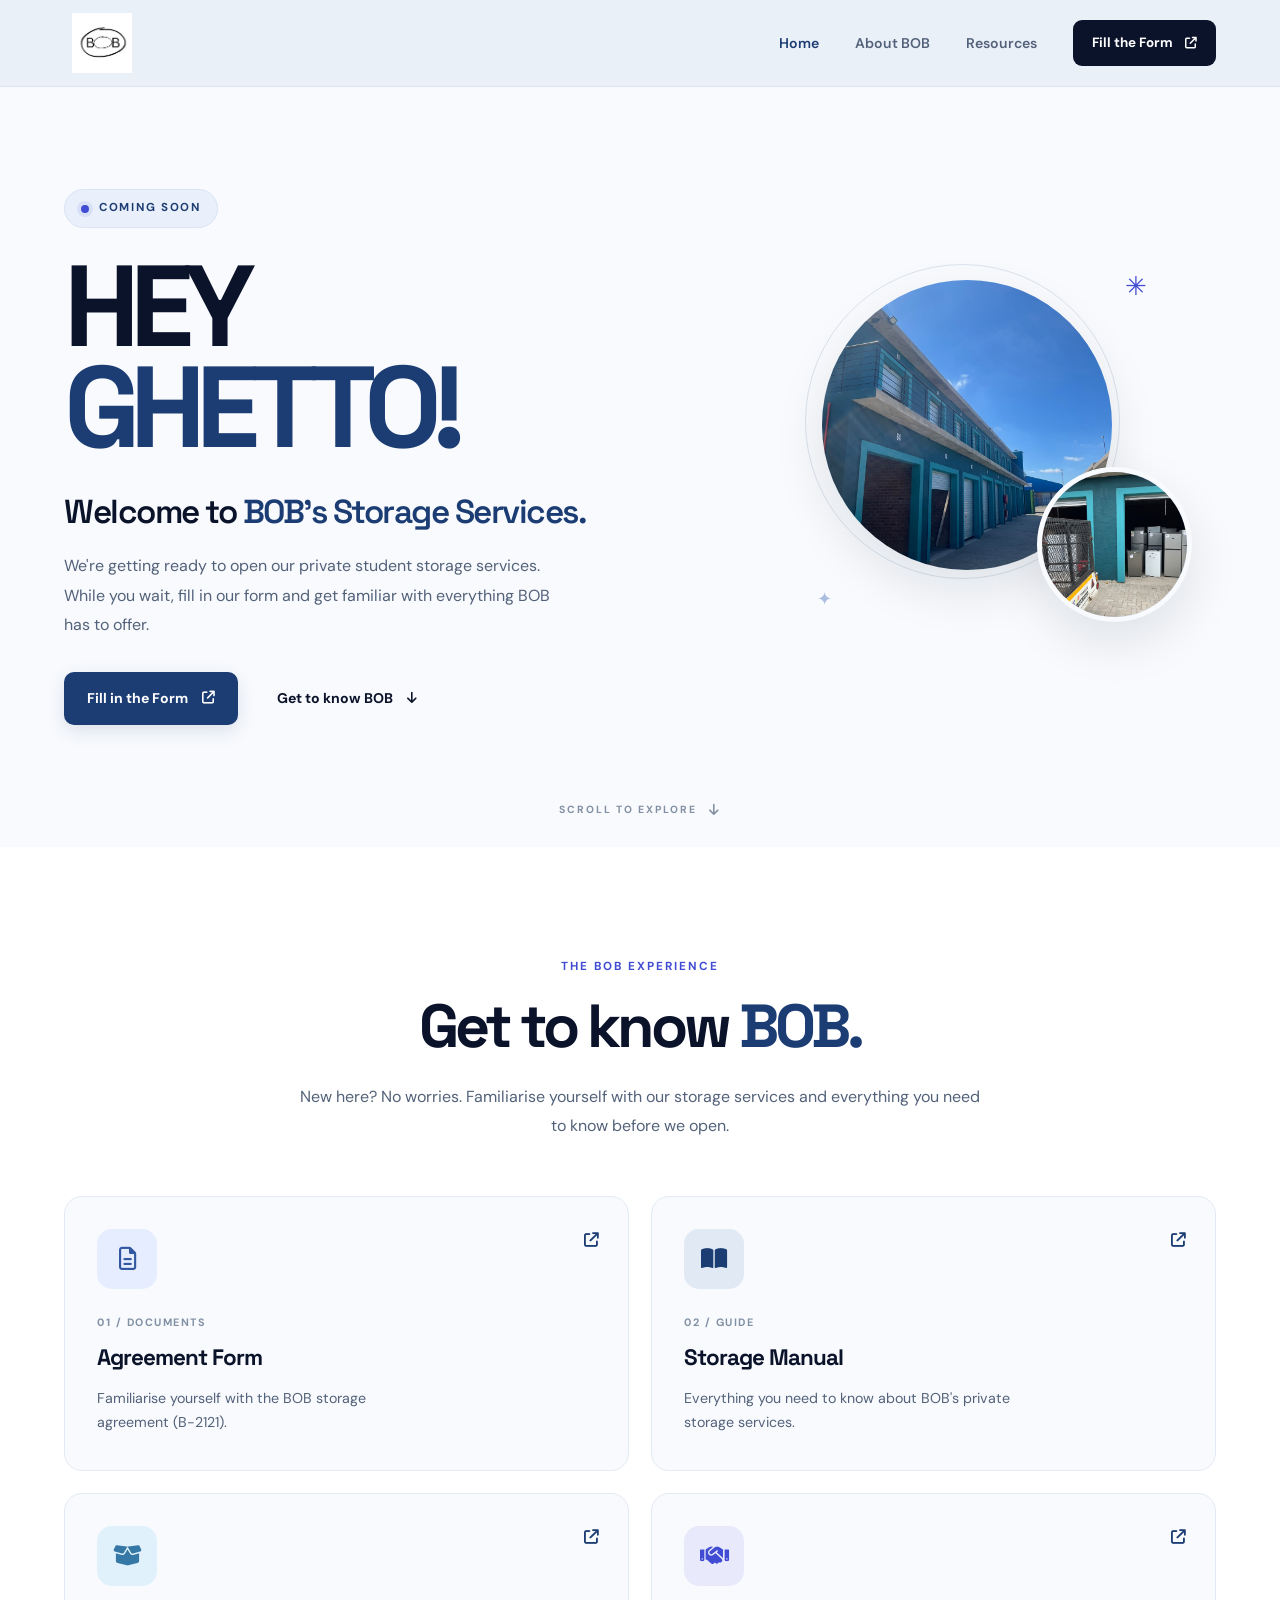
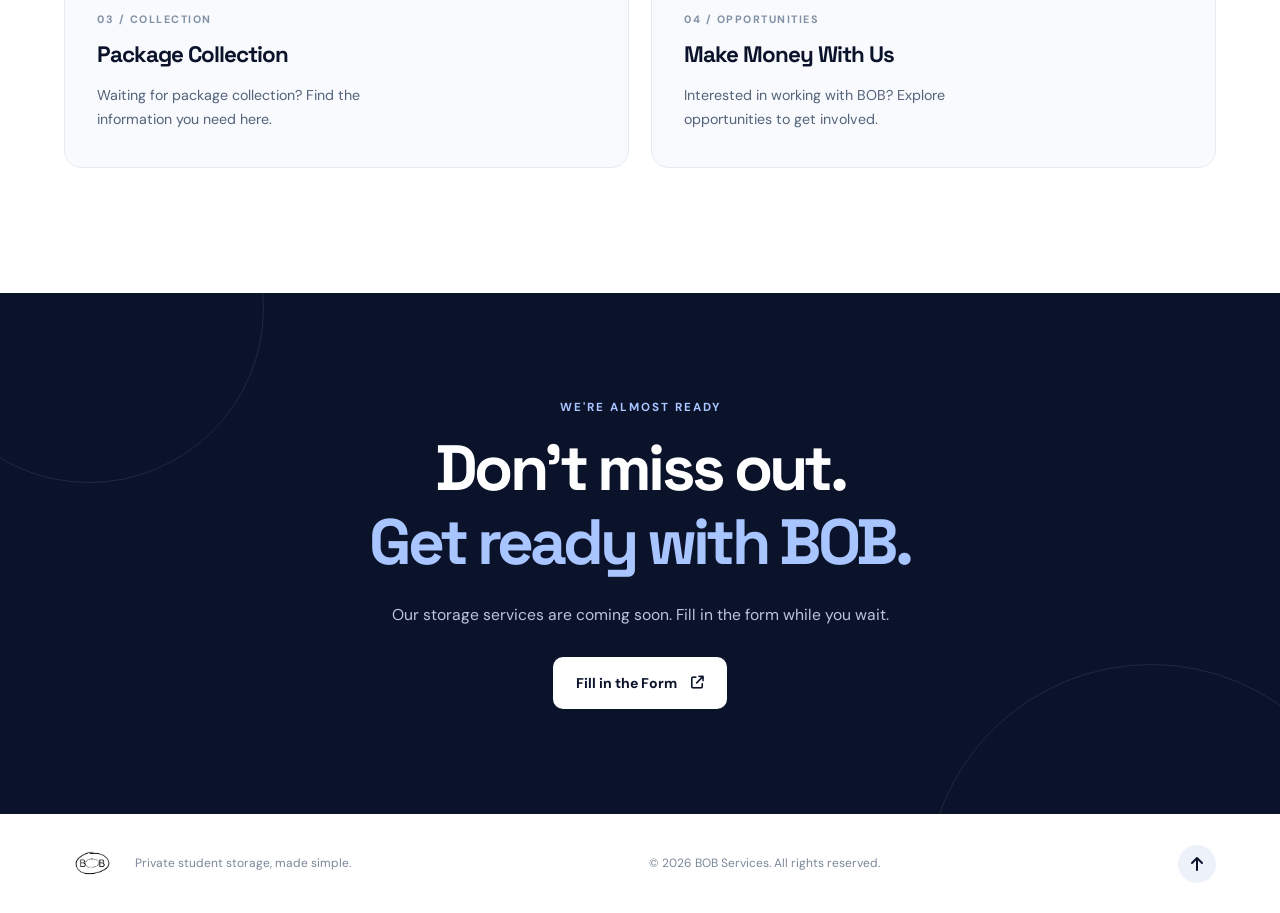
==== commit 4c104be3: "picturefix" ====
--- a/index.html
+++ b/index.html
@@ -122,7 +122,7 @@
 
                     <div class="photo-circle photo-circle-small">
                         <img
-                            src="images/pic2.jpeg"
+                            src="images/pic3.jpeg"
                             alt="Packed boxes and student belongings">
                     </div>
 
